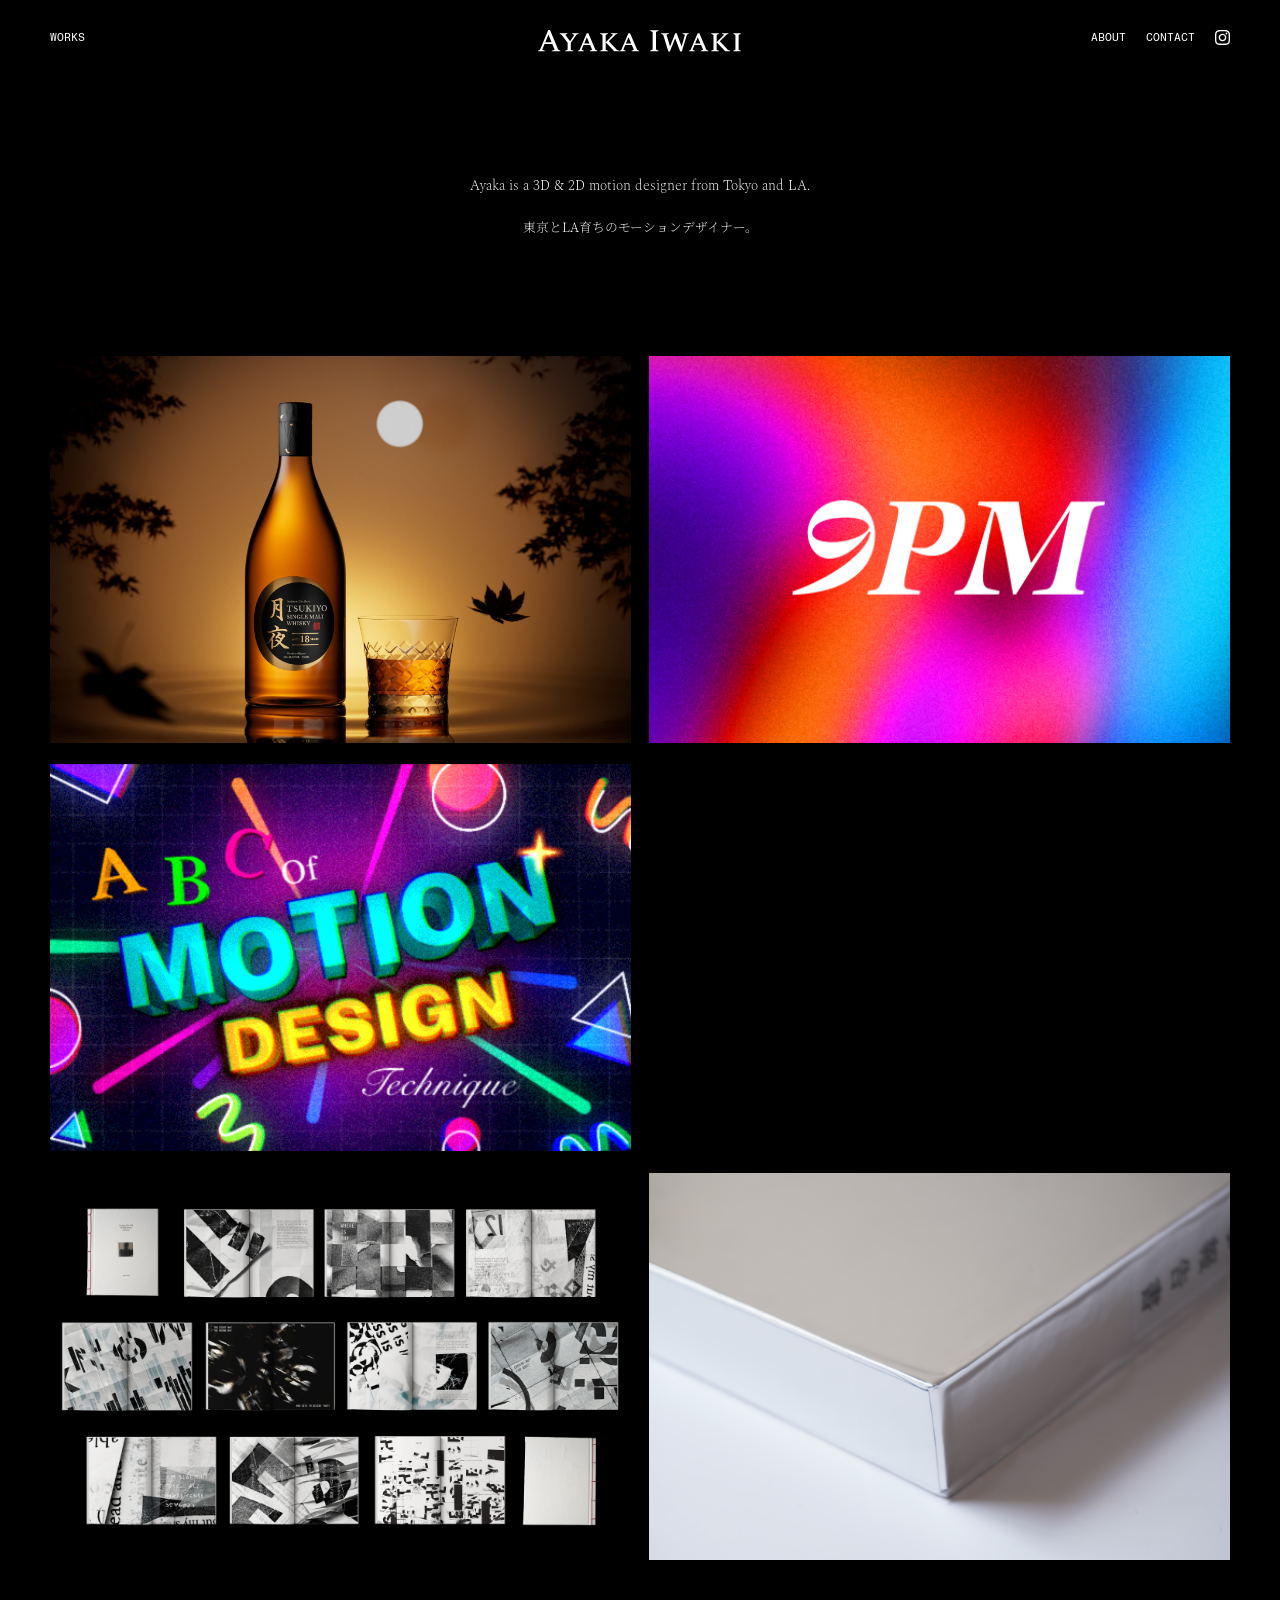
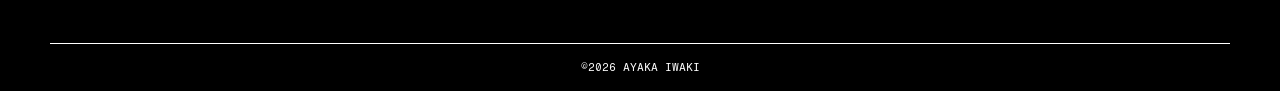
==== index.html @ e0cae829 "new" ====
<!DOCTYPE html>
<html lang="en">
<head>
    <meta charset="UTF-8">
    <meta name="viewport" content="width=device-width>, initial-scale=1.0">
    <title>Homepage</title>
    <link rel="stylesheet" href="myCSS/styles.css">
    <link rel="icon" type="image/x-icon" href="images/icons/Favicon1.svg">
    <script src="script.js" defer></script>

    <!-- ☀️ GOOGLE FONTS ☀️ -->
     <link rel="preconnect" href="https://fonts.googleapis.com">
    <link rel="preconnect" href="https://fonts.gstatic.com" crossorigin>
    <link href="https://fonts.googleapis.com/css2?family=Fragment+Mono:ital@0;1&family
    =Geist+Mono:wght@100..900&family=Inter:ital,opsz,wght@0,14..32,100..900;1,14..32,100..900&display=swap" rel="stylesheet">
    <link rel="preconnect" href="https://fonts.googleapis.com">
    <link rel="preconnect" href="https://fonts.gstatic.com" crossorigin>
    <link href="https://fonts.googleapis.com/css2?family=Noto+Serif+JP:wght@200..900&display=swap" rel="stylesheet">
    <link rel="preconnect" href="https://fonts.googleapis.com">
    <link rel="preconnect" href="https://fonts.gstatic.com" crossorigin>
    <link href="https://fonts.googleapis.com/css2?family=Noto+Serif+JP:wght@200..900&family=Spectral:ital,wght@0,200;0,300;0,400;0,500;0,600;0,700;0,800;1,200;1,300;1,400;1,500;1,600;1,700;1,800&display=swap" rel="stylesheet">

</head>


<body>

    <!--Desktop Nav-->
    <nav class="nav">
    <div class="navcontainer">
        <a href="index.html" class="works">WORKS</a>
    <a class="icon" href="index.html">
        <img src="images/Ayaka Iwaki.svg" alt="Portfolio Icon">
        
    </a>
    <div class="navright">
        <a href="html/about.html">ABOUT</a>
        <a href="mailto:aiwaki@ocadu.ca">CONTACT</a>
        <a href="https://www.instagram.com/ayakaiwaki5/?hl=en" target="_blank">
            <img class="instadesktop" src="images/icons/Instagram.svg" >
        </a>
    </div>

    <!--burger button-->
    <button class="diamond" id="open-sidebar-button" onclick="openSidebar()">
        <img class="spinn" src="images/diamond.svg">
    </button>

    </div>
  </nav>


  <div class="space">
  </div>



  <!--Mobile Navigation-->
  <div id="navbar" class="navi">

    <button id="close-sidebar-button" onclick="closeSidebar()">
                <img class="close" src="images/icons/Close.svg">
    </button>
    
    <ul class="burgercontainer">
        <li class="burgertext">
            <a href="index.html">
                WORK
            </a>
        </li>
        <li class="burgertext">
            <a href="html/about.html">
                ABOUT
            </a>
        </li>

        <li class="burgertext">
            <a href="mailto:aiwaki@ocadu.ca">
                CONTACT
            </a>
        </li>

        <div class="socialcontainer">
                <a href="https://www.instagram.com/ayakaiwaki5/?hl=en" target="_blank">
                <img class="iconsvg" src="/images/icons/Instagram.svg">
                </a>
                <a href="https://www.linkedin.com/in/ayaka-iwaki-6b40132b3/" target="_blank">
                <img class="iconsvg" src="/images/icons/Linkeden.svg">
                </a>
        </div>
    </ul>
  </div>




<!--Intro Text-->
<div class="introtext fadein">
<p class="eng">Ayaka is a 3D & 2D motion designer from Tokyo and LA.</p>
<p class="jp">東京とLA育ちのモーションデザイナー。</p>
</div>




  <!--Grid-->
    <div class="grid">

        <div class="gridcontent fadein">
            <a class="gridlink" href="html/Tsukiyo.html">
            <div class="imgcontainer">
                <img src="images/Tsukiyo/Tsukiyo_Thumbnail.jpg">
                <p class="hovertitle">Tsukiyo Whisky</p>
            </div>
            <p class="projectname">Tsukiyo Whisky</p>
            </a>
        </div>




        <div class="gridcontent fadein">
            <a class="gridlink" href="html/9PM.html">
            <div class="imgcontainer">
                <img src="images/9PM/Test_thumbnail.png">
                <p class="hovertitle">9PM Identity Project</p>
            </div>
            <p class="projectname">9PM Identity Project</p>

            </a>
        </div>



        
        <div class="gridcontent fadein">
            <a class="gridlink" href="html/ABC_of_motiondesign.html">
            <div class="imgcontainer">
                <video autoplay muted loop playsinline poster="images/ABC/ABC_poster.png">
                    <source src="images/ABC/ABC_Thumbnail.mp4">
                </video>
                <p class="hovertitle">ABC of Motion Design</p>
            </div>
            <p class="projectname">ABC of Motion Design</p>
            </a>
        </div>


        <div class="gridcontent fadein">
            <a class="gridlink"  href="html/TitleSequence.html">
            <div class="imgcontainer">
                <video autoplay muted loop playsinline>
                    <source src="images/Title Sequence/Title_Thumbnail.mp4">
                </video>
                <p class="hovertitle">Nexus Title Sequence</p>
            </div>

            <p class="projectname">Title Sequence</p>
            </a>
        </div>
        
        <!--

        <div class="gridcontent fadein">
            <a class="gridlink" href="html/198.html">
            <div class="imgcontainer">
                <video autoplay muted loop playsinline>
                    <source src="images/198/logo white.mp4">
                </video>
                <p class="hovertitle">198 Logo Animation</p>
            </div>
            <p class="projectname">198 Logo Animation</p>
            </a>
        </div>
        -->
        <div class="gridcontent fadein">
            <a class="gridlink"  href="html/Designprocess.html">
            <div class="imgcontainer">
                <img src="images/Design Process/DP_Thumbnail.jpg">
                <p class="hovertitle">Design Process Book</p>
            </div>

            <p class="projectname">Design Process Book</p>
            </a>
        </div>


        <div class="gridcontent fadein">
            <a class="gridlink"  href="html/Type2book.html">
            <div class="imgcontainer">
                <img src="images/Type2book/T7.jpg">
                <p class="hovertitle">Type2 Book</p>
            </div>

            <p class="projectname">Type2 Book</p>
            </a>
        </div>


    </div>

    <div class="footer">
    <div class="footerline"></div>
    ©2026 AYAKA IWAKI
</div>


    
    
</body>
</html>
---- myCSS/styles.css ----
/*  "Fragment Mono", monospace "Roboto Flex", sans-serif; "Noto Serif JP", serif; */

* {
    scroll-behavior: smooth;
    box-sizing: border-box;
    margin: 0;
    padding: 0;
}

body {
    background-color: black;
    margin: 0%;
    color: white;
    min-height: 100vh;
}

/* ⭐️⭐️⭐️⭐️⭐️⭐️⭐️ HOME PAGE ⭐️⭐️⭐️⭐️⭐️⭐️⭐️ */
/*  Navigation */

.nav {
    /* 
    background-color: rgba(0, 0, 0, 0.2);
    backdrop-filter: blur(20px);
    */
    position: fixed;
    width: 100%;
    z-index: 2;
}

.navcontainer {
    display: grid;
    grid-template-columns: 1fr 1fr 1fr;
    justify-content: space-between;
    font-family: "Fragment Mono", monospace;
    font-size: 0.7rem;
    padding-top: 30px;
    padding-bottom: 25px;
    padding-left: 50px;
    padding-right: 50px;
}

.iconnav {
    width: 15px;
}

.instadesktop {
    width: 15px;
}

@media (max-width: 700px){
    .navcontainer {
    display: grid;
    grid-template-columns: 1fr 1fr;
    justify-content: space-between;
    font-family: "Fragment Mono", monospace;
    font-size: 0.7rem;
    padding-top: 22px;
    padding-bottom: 22px;
    padding-left: 20px;
    padding-right: 20px;
    justify-content: center;

}
}

.nav a {
    padding: 0;
    margin: 0;
    text-decoration: none;
    color: white;
}

@media (max-width: 700px) {
    .works {
        display: none;
    }
}

.icon {
    text-align: center;
}

@media (max-width: 700px){
    .icon {
        text-align: left;
    }
}

@media (max-width: 700px){
    .icon img {
        width: 9rem;
        height: auto;
    }
}

.navright {
    display: flex;
    justify-content: right;
    column-gap: 20px;
}

@media (max-width: 700px) {
    .navright {
        display: none;
    }
}

/**/

.diamond {
    text-align: right;
}

.spinn {
    animation: spin 3s linear infinite;
    height: 20px;
    rotate: 90deg;
}

@keyframes spin {
    from {
        transform: rotate(0deg);
    }
    to{
        transform: rotate(360deg);

    }
}

@media (min-width: 700px) {
    .diamond {
        display: none;
    }
    .spinn {
    animation: spin 3s linear infinite;
}
}


/* Space between navigation and content */
.space {
    height: 95px;
}

@media (max-width: 700px){
    .space {
        height: 70px;
    }
}


/*  Pop up navigation */

button {
    all:unset
}



@media (min-width:700px){
    .navi{
        display: none;
    }
}


@media (max-width: 700px){
    .navi {
        position: fixed;
        background-color: rgba(0, 0, 0, 0.507);
        backdrop-filter: blur(9px);
        top: 0;
        right: -100%;
        height: 100vh;
        width: 100%;
        transition: right 0.6s cubic-bezier(0.33, 1, 0.68, 1);
        z-index: 99;
        padding-left: 20px;
        padding-right: 20px;
        padding-top: 22px;
    }
    
    .navi.show {
        right: 0;
    }

    .burgertext {
        font-family: "Fragment Mono", monospace;
        font-size: 1.5rem;
        color: white;

    }

    .burgertext a {
        text-decoration: none;
        color: white;
    }

    .navi ul {
        height: 100%;
        list-style: none;
        display: flex;
        flex-direction: column;
        align-items: center;
        padding: 40%;
        gap: 40px;
    }

}

.socialcontainer {
    display: grid;
    grid-template-columns: 1fr 1fr;
    gap: 30px;
    margin-top: 50px;
}

.iconsvg {
    width: 30px;
}

.close {
    width: 20px;
}





/* Intro text on home page */
.introtext {
    text-align: center;
    margin-top: 80px;
    margin-bottom: 120px;
    padding-left: 20px;
    padding-right: 20px;

}

.eng {
    font-family: "Spectral", serif;
    font-weight: 200;
    font-size: 0.9rem;
    margin-bottom: 20px;
}

.jp {
    font-family: "Noto Serif JP", serif;
    font-weight: 200;
    font-size: 0.8rem;
}

@media (max-width: 700px){
    .introtext {
        margin-top: 50px;
        margin-bottom: 80px;
    }

    .eng {
        margin-bottom: 10px;
        font-size: 0.8rem;
        font-weight: 300;
    }

    .jp {
        font-family: "Noto Serif JP", serif;
        font-weight: 200;
        font-size: 0.8rem;
    }

}



/* Grid Below */

.grid {
    display: grid;
    grid-template-columns: 1fr 1fr;
    gap: 18px;
    padding-left: 50px;
    padding-right: 50px;
    margin-bottom: 3rem;
}

.gridlink {
    text-decoration: none;
    color: white;
    
}


@media (max-width: 700px){
    .grid {
        padding-left: 20px;
        padding-right: 20px;
        grid-template-columns: 1fr;
    }
}


.gridcontent {
    font-family: "Roboto Flex", sans-serif;
    font-weight: lighter;
    font-size: 0.9rem;
}

.gridcontent:hover {
    background-color: black;
}

.projectname {
    margin-top: 10px;
}

@media (min-width: 700px) {
    .projectname {
        display: none;
    }
}




@media (max-width: 700px){
    .grid {
        font-size: 0.8rem;
    }
}

.imgcontainer {
    width: 100%;
    aspect-ratio: 3/2;
    position: relative;
}

/* Removed this because aspect ratio handles sizing automatically 

@media (max-width: 700px){
    .imgcontainer {
        height: 210px;
    }
}
    */

/* The title that appears when hovered */
.hovertitle {
    position: absolute;
    bottom: 15px;
    left: 16px;
    opacity: 0;
    font-size: 1.3rem;
    z-index: 20;
}

@media (max-width: 700px){
    .hovertitle {
        display: none;
        pointer-events: none;
    }
}

.imgcontainer:hover .hovertitle {
    opacity: 1;
}


.imgcontainer img{
    width: 100%;
    height: 100%;
    object-fit: cover;
}



.imgcontainer:hover img {
    opacity: 20%;
    transition: 0.2s ease;
}

@media (max-width: 700px){
    .imgcontainer:hover img {
    opacity: 100%;
}
}


.imgcontainer video {
    width: 100%;
    height: 100%;
    object-fit: cover;
}

.imgcontainer video:hover {
    opacity: 20%;
    transition: 0.2s ease;
}

@media (max-width: 700px){
    .imgcontainer video:hover {
    opacity: 100%;
}
}





.hide {
    display: none;
    z-index: 2;
}

.gridcontent + .hide {
    display: block;
    color: red;
}















/* ⭐️⭐️⭐️⭐️⭐️⭐️⭐️ Project PAGE ⭐️⭐️⭐️⭐️⭐️⭐️⭐️ */

/*Project Section*/
.project1grid {
    display: grid;
    grid-template-columns: 1fr;
    padding-left: 50px;
    padding-right: 50px;
    gap: 1.5rem;
    margin-bottom: 5rem;
}

@media (max-width: 700px){
    .project1grid {
        padding-left: 20px;
        padding-right: 20px;
    }
}

.norestriction {
    width: 100%;
    height: auto;
}

.norestriction img {
    width: 100%;
    min-width: 0;
}


.twoimages {
    display: grid;
    grid-template-columns: 1fr 1fr;
    gap: 12px;
}

.twoimages video {
   max-width: 100%;
   min-width: 0;
}

.twoimages img {
width: 100%;
   min-width: 0;
}

@media (max-width: 700px){
    .twoimages {
        grid-template-columns: 1fr;
    }
}

.singlevid {
    display: grid;
    grid-template-columns: 1fr;
    
}

.singlevid video {
    width: 100%;
    min-width: 0;
}

.projectimgcontainer {
    width: 100%;
    aspect-ratio: 16/9;
    height: auto;
}

@media (max-width: 700px){
    .projectimgcontainer {
        width: 100%;
        aspect-ratio: 16/9;
    }
}

.projectimgcontainer img {
    width: 100%;
    height: 100%;
    object-fit: cover;
}

.projectimgcontainer video {
    width: 100%;
    height: 100%;
    object-fit: cover;
}

.vimeo {
    width: 100%;
    height: auto;
}



.descriptiongrid {
    display: grid;
    grid-template-columns: 1.5fr 1fr;
    margin-bottom: 6rem;
    gap: 0;
}

@media (max-width: 700px){
    .descriptiongrid {
        grid-template-columns: 1fr;
        margin-bottom: 1rem;

    }
}

.category {
    font-family: "Roboto Flex", sans-serif;
    font-weight: 200;
    color: rgba(255, 255, 255, 0.363);
    margin-top: 0.5rem;
    font-size: 1rem;
}

@media (max-width: 700px){
    .category{
        font-size: 1rem;

    }
}

.paragraph {
    font-family: "Roboto Flex", sans-serif;
    font-weight: 300;
    line-height: 1.8;
    font-size: 0.9rem;
    margin: 0%;
    padding: 0%;
    
}

@media (max-width: 700px){
    .paragraph {
        margin-top: 1rem;
        line-height: 1.6;
    }
}



.descriptiongrid h2 {
    font-family: "Roboto Flex", sans-serif;
    font-weight: 500;
    padding: 0%;
    margin: 0;
    font-size: 1.4rem;
}

@media (max-width: 700px){
    .descriptiongrid h2 {
        font-size: 1.2rem;
    }
}
/*
@media (max-width: 700px){
    .aboutgrid h2 {
        font-size: 1rem;
    }
}
    */

.line {
    height: 0.8px;
    width: auto;
    background-color: white;
    margin-top: 2rem;
    margin-bottom: 2.5rem;
}

@media (max-width: 700px){
    .line {
        margin-bottom: 1rem;
        margin-top: 1rem;
    }
}




/*Process Section*/

.process {
    padding-left: 50px;
    padding-right: 50px;
}

@media (max-width: 700px){
    .process {
        padding-left: 20px;
        padding-right: 20px;
    }
}

.processhead {
    font-family: "Roboto Flex", sans-serif;
    font-size: 1.5rem;
    font-weight: 500;
    padding-top: 1rem;
    padding-bottom: 1rem;
}

@media (max-width: 700px){
    .processhead {
        font-size: 1.2rem;

    }
}


.processline {
    height: 1px;
    width: auto;
    background-color: white;
    margin-top: 2rem;
    
}

.processgrid {
    display: grid;
    grid-template-columns: 1fr 1fr;
    margin-bottom: 3rem;
    gap: 1rem;
}

@media (max-width: 700px){
    .processgrid {
        grid-template-columns: 1fr;
    }
}


.processimgcontainer {
    width: 100%;
    height: 400px;
}

@media (max-width: 700px){
    .processimgcontainer{
    width: 100%;
    aspect-ratio: 16/9;
    height: auto;
    }
}

.processimgcontainer img {
    height: 100%;
    width: 100%;
    object-fit: cover;
}

.processimgcontainer video {
    height: 100%;
    width: 100%;
    object-fit: cover;
}











/* ⭐️⭐️⭐️⭐️⭐️⭐️⭐️ ABOUT PAGE ⭐️⭐️⭐️⭐️⭐️⭐️⭐️ */
.aboutgrid {
    display: grid;
    grid-template-columns: 1fr 1fr;
    padding-left: 14rem;
    padding-right: 14rem;
    margin-top: 50px;
    margin-bottom: 5rem;
    gap: 2rem;
    justify-items: center;
}

@media (max-width: 1200px){
    .aboutgrid {
        padding-left: 7rem;
        padding-right: 7rem;
    }
    

}

@media (max-width: 700px){
    .aboutgrid {
        grid-template-columns: 1fr;
        padding-left: 20px;
        padding-right: 20px;
        margin-top: 0;
        gap: 0;
    }

    .abouttextcontainer {
        padding-top: 1.2rem;
    }
}

.aboutimg {
    width: 70%;
}

@media (max-width: 700px){
    .aboutimg {
        width: 100%;
        padding: 2rem;
    }
}

.aboutimg img {
    width: 100%;
    height: 100%;
    object-fit: cover;
}

.aboutline {
    background-color: white;
    height: 1px;
    margin-bottom: 20px;
}

.abouttext {
    padding-bottom: 2rem;
}

.abouttext a {
    color: white;
}


.abouttext ul {
    list-style-type: none;
    padding-left: 0;
}

.abouttext li {
    padding-bottom: 0.8rem;
    font-family: "Roboto Flex", sans-serif;
    font-size: 0.9rem;
    font-weight: 100;
}

.abouttext h3 {
    font-family: "Roboto Flex", sans-serif;
    font-weight: 200;
    font-size: 1rem;
    padding-bottom: 10px;
    margin: 0;
}

.abouteng {
    font-family: "Roboto Flex", sans-serif;
    font-weight: 100;
    font-size: 0.9rem;
    line-height: 1.5rem;
}

.aboutjp {
    font-family: "Noto Serif JP", serif;;
    font-weight: 200;
    font-size: 0.9rem;
    line-height: 1.7rem;
    margin-top: 5px;
}


.subcategory {
    margin-top: 8px;
    color: rgb(130, 130, 130);
}


.footer {
    height: 3rem;
    text-align: center;
    padding-left: 50px;
    padding-right: 50px;
    padding-bottom: 1rem;
    font-family: "Fragment Mono", monospace;
    font-size: 0.7rem;
}


@media (max-width: 700px){
    .footer {
        padding-left: 20px;
        padding-right: 20px;
    }
}


.footerline {
    height: 1px;
    background-color: white;
    margin-bottom: 1rem;
    margin-top: 5rem;
}







/* ⭐️⭐️⭐️⭐️⭐️⭐️⭐️ FADE IN ANIMATION ⭐️⭐️⭐️⭐️⭐️⭐️⭐️ */
.fadein {
    opacity: 0;
    transform: translateY(40px);
    transition:
        opacity 1.2s cubic-bezier(0.25, 0.1, 0.25, 1),
        transform 1.2s cubic-bezier(0.25, 0.1, 0.25, 1);
    filter: blur(1px);
}

.fadein.show{
    opacity: 1;
    transform: translateY(0);
    filter: blur(0);
}
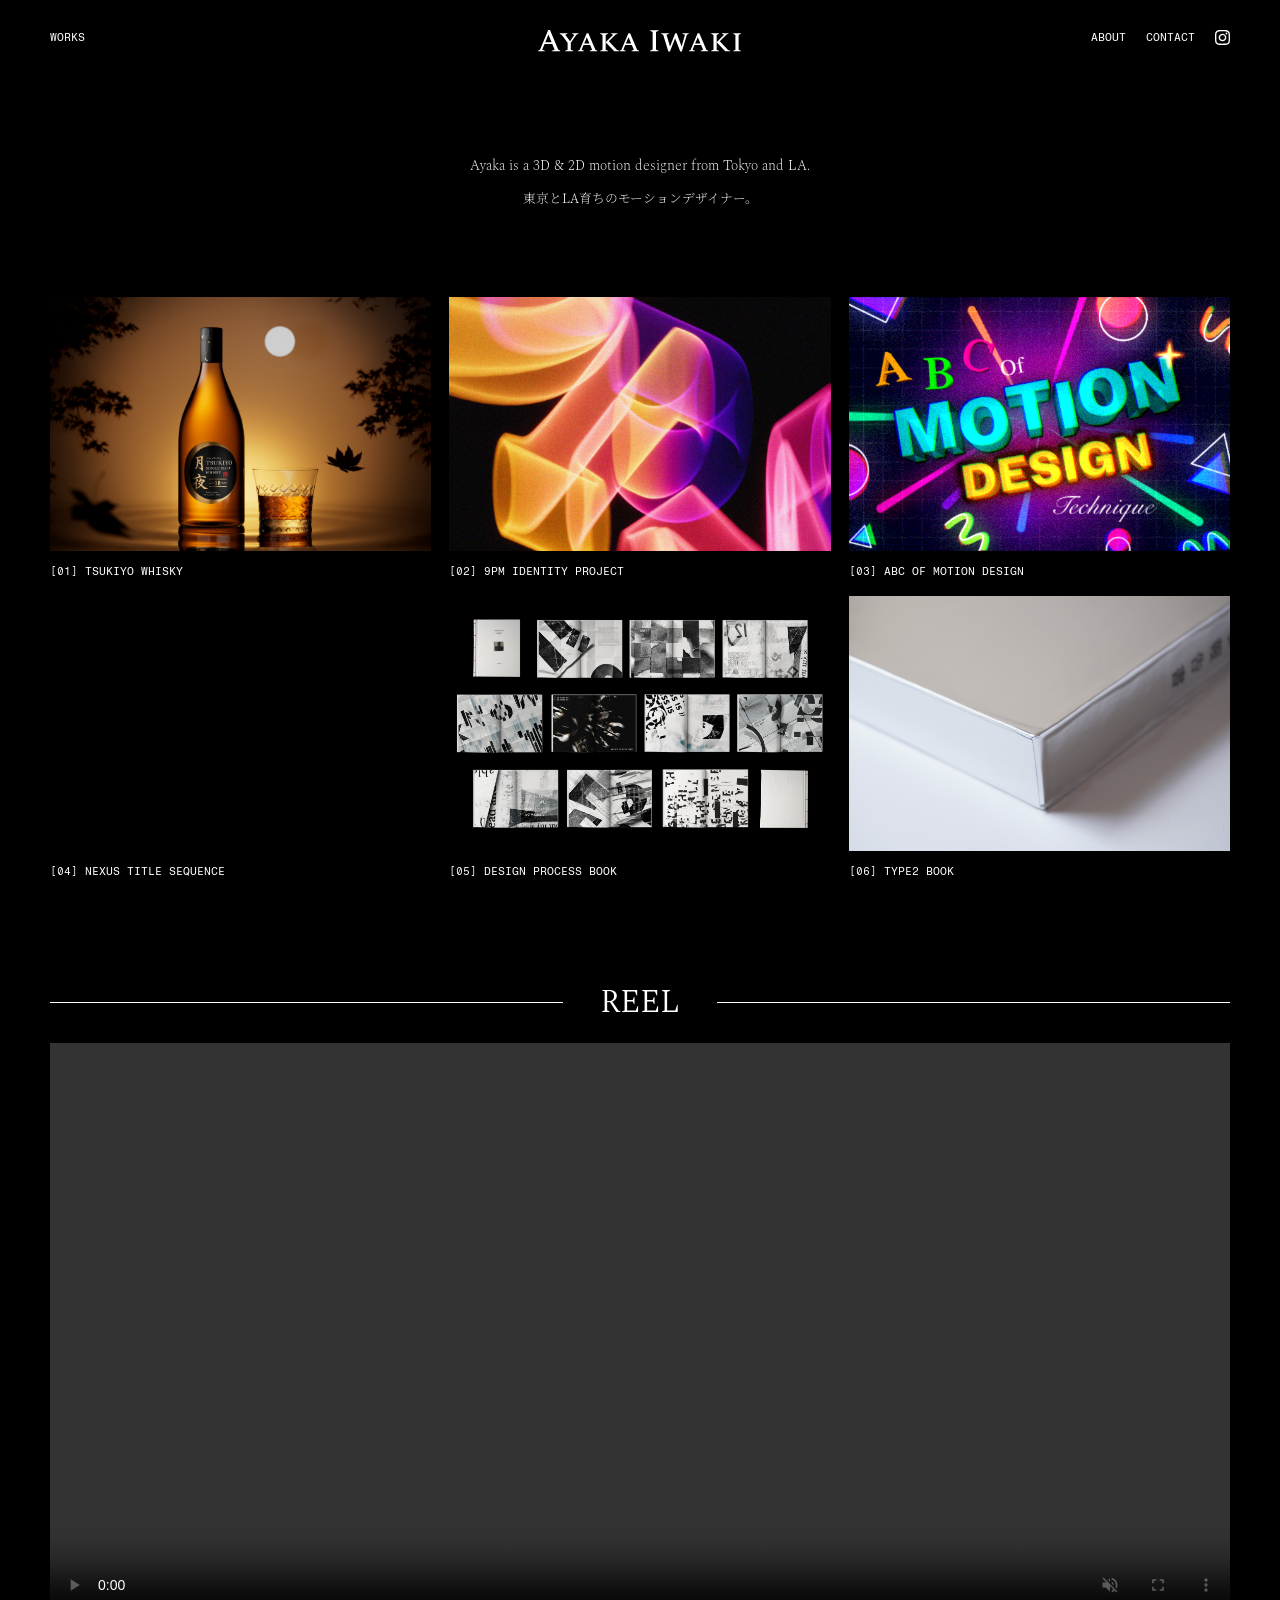
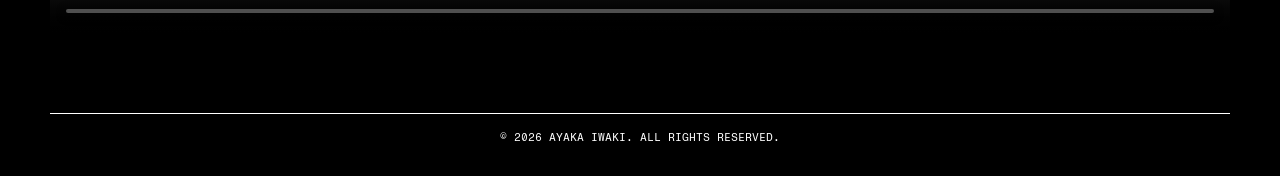
==== commit ea9c66d6: "new" ====
--- a/index.html
+++ b/index.html
@@ -1,12 +1,22 @@
 <!DOCTYPE html>
 <html lang="en">
 <head>
+    <!-- Google tag (gtag.js) -->
+<script async src="https://www.googletagmanager.com/gtag/js?id=G-29C4RE03K7"></script>
+<script>
+  window.dataLayer = window.dataLayer || [];
+  function gtag(){dataLayer.push(arguments);}
+  gtag('js', new Date());
+
+  gtag('config', 'G-29C4RE03K7');
+</script>
     <meta charset="UTF-8">
     <meta name="viewport" content="width=device-width>, initial-scale=1.0">
     <title>Homepage</title>
     <link rel="stylesheet" href="myCSS/styles.css">
     <link rel="icon" type="image/x-icon" href="images/icons/Favicon1.svg">
     <script src="script.js" defer></script>
+
 
     <!-- ☀️ GOOGLE FONTS ☀️ -->
      <link rel="preconnect" href="https://fonts.googleapis.com">
@@ -31,6 +41,12 @@
         <a href="index.html" class="works">WORKS</a>
     <a class="icon" href="index.html">
         <img src="images/Ayaka Iwaki.svg" alt="Portfolio Icon">
+        <!---
+        <video autoplay muted loop playsinline poster="images/Ayaka Iwaki.svg">
+                    <source src="images/icons/Animated logo.mp4">
+                </video>
+        -->
+
         
     </a>
     <div class="navright">
@@ -112,7 +128,7 @@
                 <img src="images/Tsukiyo/Tsukiyo_Thumbnail.jpg">
                 <p class="hovertitle">Tsukiyo Whisky</p>
             </div>
-            <p class="projectname">Tsukiyo Whisky</p>
+            <p class="projectname">[01] TSUKIYO WHISKY</p>
             </a>
         </div>
 
@@ -122,10 +138,10 @@
         <div class="gridcontent fadein">
             <a class="gridlink" href="html/9PM.html">
             <div class="imgcontainer">
-                <img src="images/9PM/Test_thumbnail.png">
+                <img src="images/9PM/9pm_thumbnail.jpg">
                 <p class="hovertitle">9PM Identity Project</p>
             </div>
-            <p class="projectname">9PM Identity Project</p>
+            <p class="projectname">[02] 9PM IDENTITY PROJECT</p>
 
             </a>
         </div>
@@ -141,7 +157,7 @@
                 </video>
                 <p class="hovertitle">ABC of Motion Design</p>
             </div>
-            <p class="projectname">ABC of Motion Design</p>
+            <p class="projectname">[03] ABC OF MOTION DESIGN</p>
             </a>
         </div>
 
@@ -155,7 +171,7 @@
                 <p class="hovertitle">Nexus Title Sequence</p>
             </div>
 
-            <p class="projectname">Title Sequence</p>
+            <p class="projectname">[04] NEXUS TITLE SEQUENCE</p>
             </a>
         </div>
         
@@ -180,7 +196,7 @@
                 <p class="hovertitle">Design Process Book</p>
             </div>
 
-            <p class="projectname">Design Process Book</p>
+            <p class="projectname">[05] DESIGN PROCESS BOOK</p>
             </a>
         </div>
 
@@ -192,16 +208,32 @@
                 <p class="hovertitle">Type2 Book</p>
             </div>
 
-            <p class="projectname">Type2 Book</p>
-            </a>
-        </div>
-
-
+            <p class="projectname">[06] TYPE2 BOOK</p>
+            </a>
+        </div>
+
+
+    </div>
+
+    <!--Reel-->
+
+    <div class="reel">
+        <div class="reelhead">
+            <div class="reelline"></div>
+            <h2 class="reeltitle">REEL</h2>
+            <div class="reelline"></div>
+        </div>
+
+        <div class="singlevid fadein">
+            <video controls autoplay muted loop playsinline>
+            <source src="images/Reel_Final.mp4">
+            </video>
+        </div>
     </div>
 
     <div class="footer">
     <div class="footerline"></div>
-    ©2026 AYAKA IWAKI
+    © 2026 AYAKA IWAKI. ALL RIGHTS RESERVED.
 </div>
 
 
--- a/myCSS/styles.css
+++ b/myCSS/styles.css
@@ -230,8 +230,8 @@
 /* Intro text on home page */
 .introtext {
     text-align: center;
-    margin-top: 80px;
-    margin-bottom: 120px;
+    margin-top: 60px;
+    margin-bottom: 90px;
     padding-left: 20px;
     padding-right: 20px;
 
@@ -241,7 +241,7 @@
     font-family: "Spectral", serif;
     font-weight: 200;
     font-size: 0.9rem;
-    margin-bottom: 20px;
+    margin-bottom: 0.7rem;
 }
 
 .jp {
@@ -276,7 +276,7 @@
 
 .grid {
     display: grid;
-    grid-template-columns: 1fr 1fr;
+    grid-template-columns: 1fr 1fr 1fr;
     gap: 18px;
     padding-left: 50px;
     padding-right: 50px;
@@ -300,9 +300,8 @@
 
 
 .gridcontent {
-    font-family: "Roboto Flex", sans-serif;
-    font-weight: lighter;
-    font-size: 0.9rem;
+    font-family: "Fragment Mono", monospace;
+    font-size: 0.7rem;
 }
 
 .gridcontent:hover {
@@ -313,11 +312,13 @@
     margin-top: 10px;
 }
 
+/* hide project tiele in desktop
 @media (min-width: 700px) {
     .projectname {
         display: none;
     }
 }
+*/
 
 
 
@@ -351,6 +352,7 @@
     opacity: 0;
     font-size: 1.3rem;
     z-index: 20;
+    display: none;
 }
 
 @media (max-width: 700px){
@@ -415,6 +417,59 @@
     display: block;
     color: red;
 }
+
+
+/*Reel Section*/
+.reel {
+    padding-left: 50px;
+    padding-right: 50px;
+}
+
+@media (max-width: 700px){
+    .reel {
+        padding-left: 20px;
+        padding-right: 20px;
+    }
+}
+
+
+.reelhead {
+    display: grid;
+    grid-template-columns: 1fr 0.3fr 1fr;
+    text-align: center;
+    margin-top: 100px;
+    align-items: center;
+    margin-bottom: 1rem;
+}
+
+@media (max-width: 700px){
+    .reelhead {
+        margin-top: 2rem;
+        grid-template-columns: 1fr 0.1fr 1fr;
+    }
+}
+
+
+.reelline {
+    height: 1px;
+    background-color: white;
+}
+
+.reeltitle {
+    font-family: "Spectral", serif;
+    font-size: 2rem;
+    font-weight: 300;
+}
+
+@media (max-width: 700px){
+    .reeltitle {
+        font-size: 1.2rem;
+        padding-left: 10px;
+        padding-right: 10px;
+    }
+}
+
+
 
 
 
@@ -667,13 +722,13 @@
 
 .processimgcontainer {
     width: 100%;
-    height: 400px;
+    aspect-ratio: 3/2;
 }
 
 @media (max-width: 700px){
     .processimgcontainer{
     width: 100%;
-    aspect-ratio: 16/9;
+    aspect-ratio: 3/2;
     height: auto;
     }
 }
@@ -810,11 +865,10 @@
 
 
 .footer {
-    height: 3rem;
     text-align: center;
     padding-left: 50px;
     padding-right: 50px;
-    padding-bottom: 1rem;
+    padding-bottom: 2rem;
     font-family: "Fragment Mono", monospace;
     font-size: 0.7rem;
 }
@@ -833,6 +887,10 @@
     background-color: white;
     margin-bottom: 1rem;
     margin-top: 5rem;
+}
+
+.footerline2 {
+    width: 100%
 }
 
 
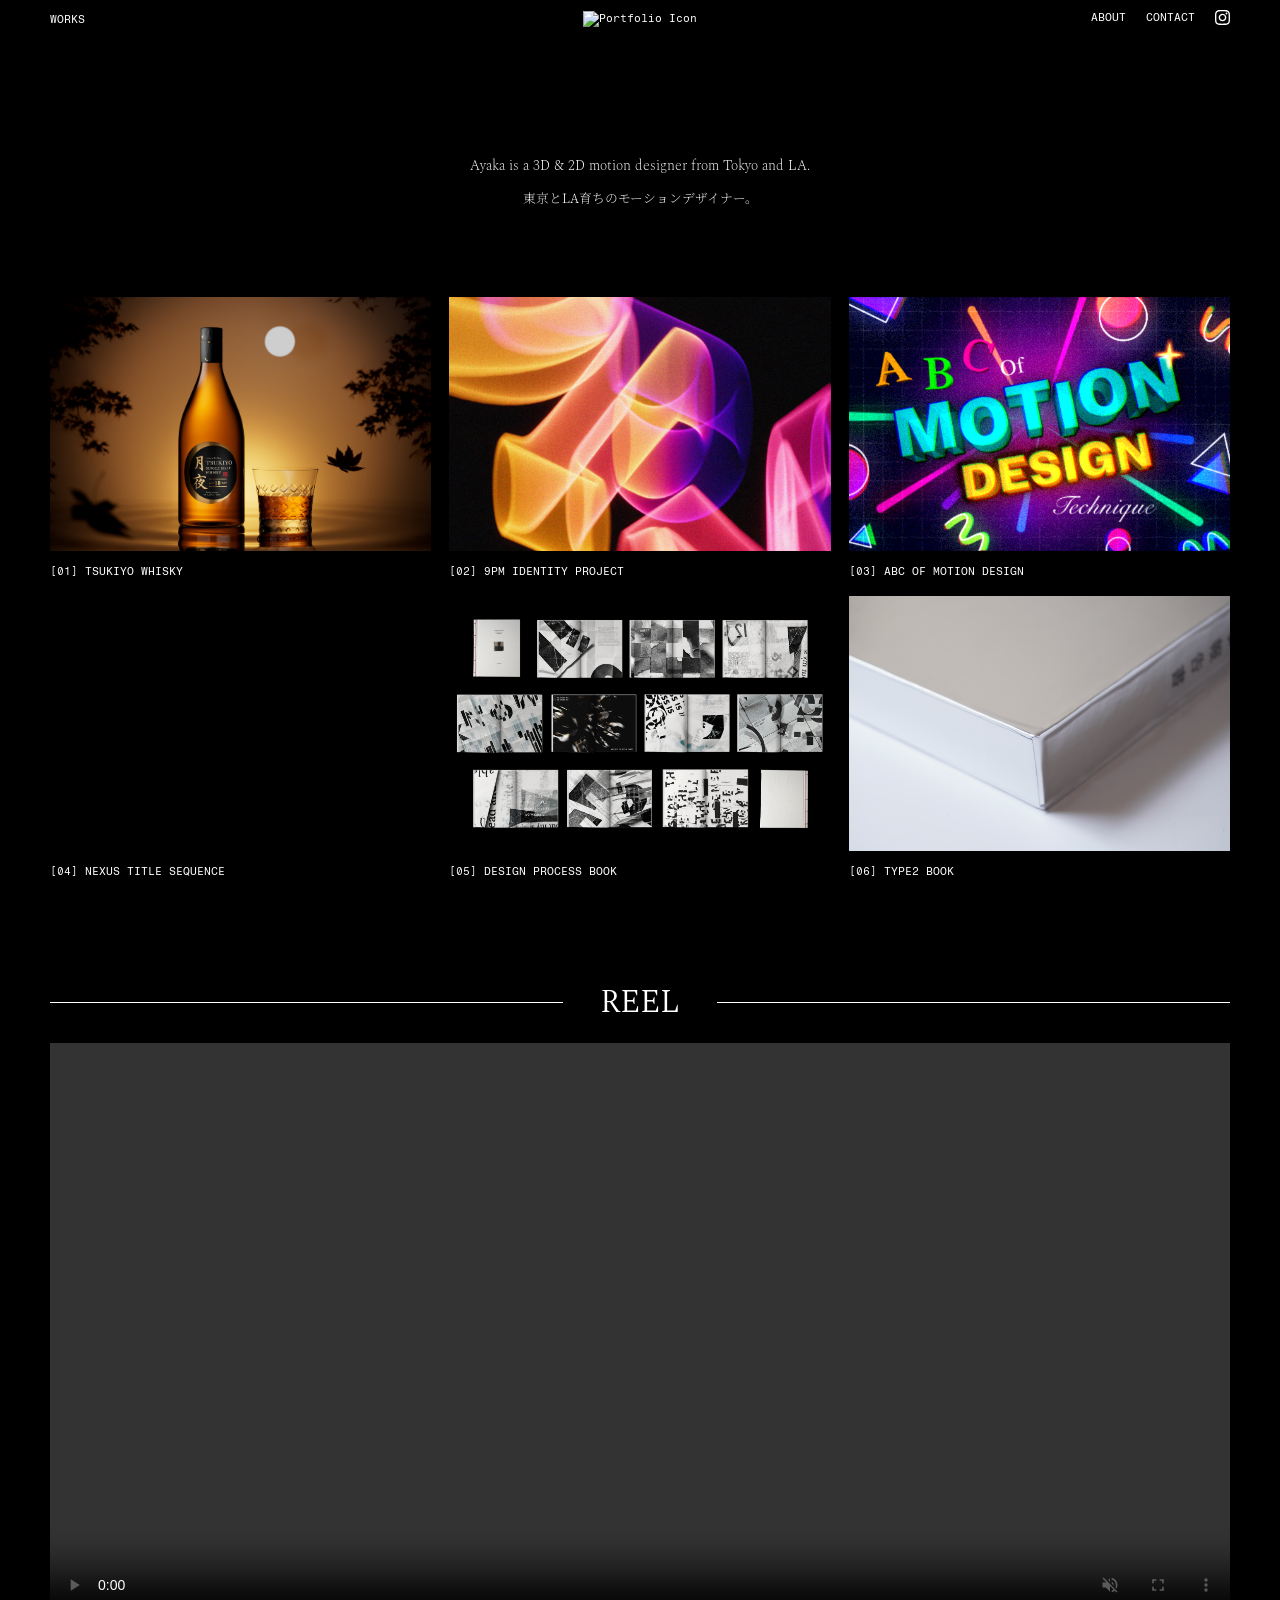
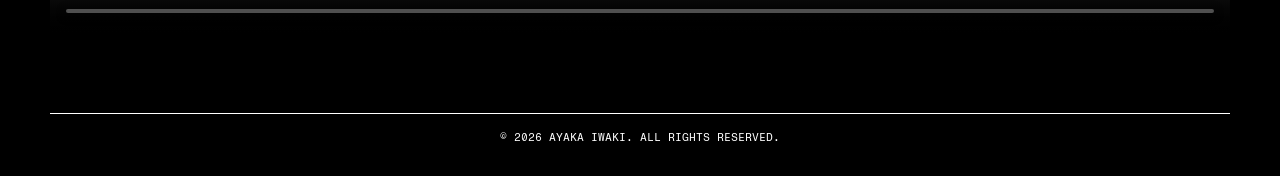
==== commit fe73e5c6: "send" ====
--- a/index.html
+++ b/index.html
@@ -39,16 +39,17 @@
     <nav class="nav">
     <div class="navcontainer">
         <a href="index.html" class="works">WORKS</a>
+        
     <a class="icon" href="index.html">
-        <img src="images/Ayaka Iwaki.svg" alt="Portfolio Icon">
+        <img class="logogif" src="images/Animated_Gif.gif" alt="Portfolio Icon">
         <!---
         <video autoplay muted loop playsinline poster="images/Ayaka Iwaki.svg">
                     <source src="images/icons/Animated logo.mp4">
                 </video>
         -->
-
-        
     </a>
+
+
     <div class="navright">
         <a href="html/about.html">ABOUT</a>
         <a href="mailto:aiwaki@ocadu.ca">CONTACT</a>
@@ -231,7 +232,7 @@
         </div>
     </div>
 
-    <div class="footer">
+<div class="footer">
     <div class="footerline"></div>
     © 2026 AYAKA IWAKI. ALL RIGHTS RESERVED.
 </div>
--- a/myCSS/styles.css
+++ b/myCSS/styles.css
@@ -33,10 +33,12 @@
     justify-content: space-between;
     font-family: "Fragment Mono", monospace;
     font-size: 0.7rem;
-    padding-top: 30px;
+    padding-top: 10px;
     padding-bottom: 25px;
     padding-left: 50px;
     padding-right: 50px;
+    align-items: center;
+
 }
 
 .iconnav {
@@ -76,6 +78,10 @@
     }
 }
 
+.logogif {
+    width: 55%;
+}
+
 .icon {
     text-align: center;
 }
@@ -104,6 +110,9 @@
         display: none;
     }
 }
+
+
+
 
 /**/
 
@@ -683,7 +692,7 @@
 }
 
 .processhead {
-    font-family: "Roboto Flex", sans-serif;
+    font-family: "Spectral", serif;
     font-size: 1.5rem;
     font-weight: 500;
     padding-top: 1rem;
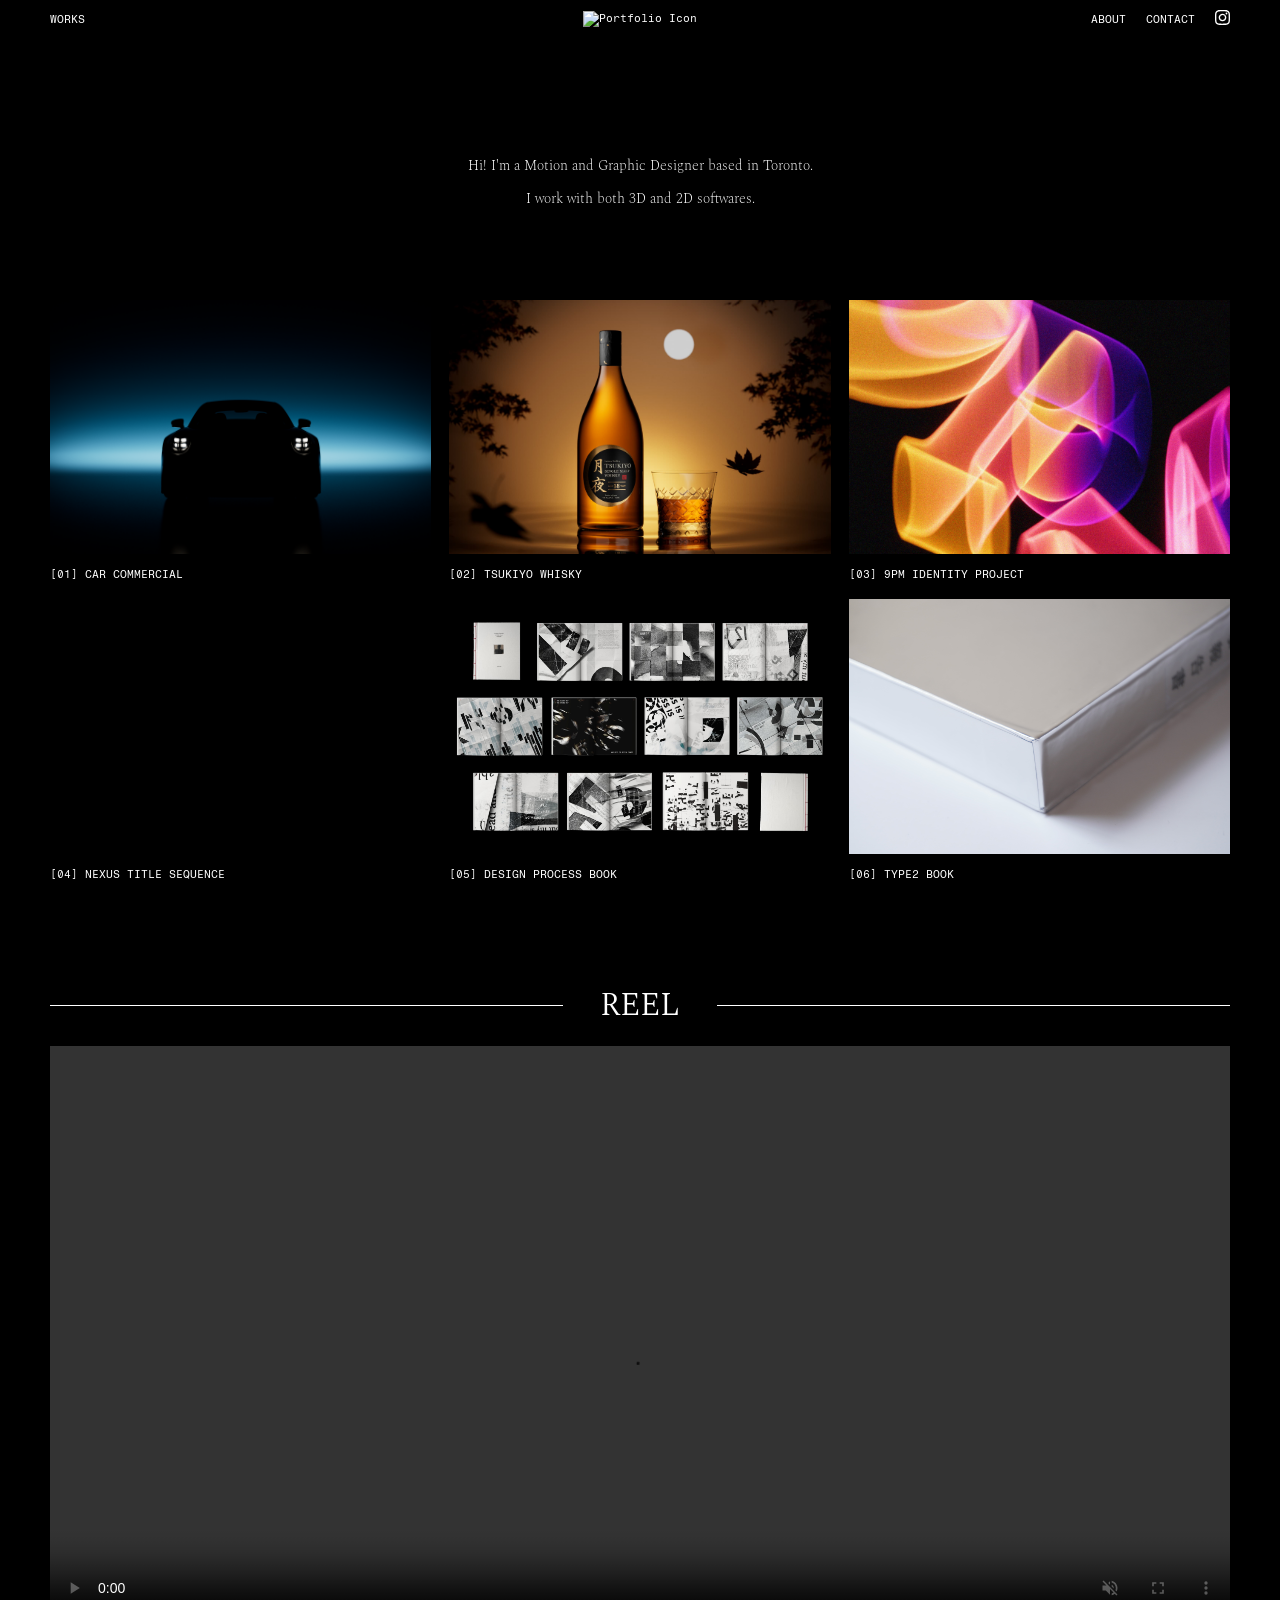
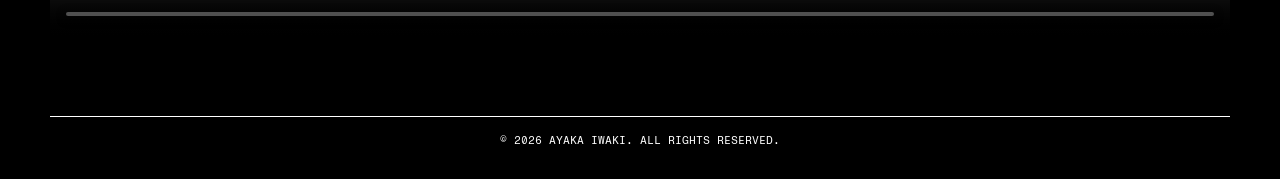
==== commit 8c500bc0: "Car Project" ====
--- a/index.html
+++ b/index.html
@@ -52,7 +52,7 @@
 
     <div class="navright">
         <a href="html/about.html">ABOUT</a>
-        <a href="mailto:aiwaki@ocadu.ca">CONTACT</a>
+        <a href="mailto:ayakaiwaki5@gmail.com">CONTACT</a>
         <a href="https://www.instagram.com/ayakaiwaki5/?hl=en" target="_blank">
             <img class="instadesktop" src="images/icons/Instagram.svg" >
         </a>
@@ -92,7 +92,7 @@
         </li>
 
         <li class="burgertext">
-            <a href="mailto:aiwaki@ocadu.ca">
+            <a href="mailto:ayakaiwaki5@gmail.com">
                 CONTACT
             </a>
         </li>
@@ -113,8 +113,12 @@
 
 <!--Intro Text-->
 <div class="introtext fadein">
-<p class="eng">Ayaka is a 3D & 2D motion designer from Tokyo and LA.</p>
+<p class="eng">Hi! I'm a Motion and Graphic Designer based in Toronto.</p>
+<p class="eng">I work with both 3D and 2D softwares.</p>
+
+<!--
 <p class="jp">東京とLA育ちのモーションデザイナー。</p>
+-->
 </div>
 
 
@@ -123,13 +127,25 @@
   <!--Grid-->
     <div class="grid">
 
+
+        <div class="gridcontent fadein">
+            <a class="gridlink" href="html/Car.html">
+            <div class="imgcontainer">
+                <img src="images/Car/1.png">
+                <p class="hovertitle">Car Commercial</p>
+            </div>
+            <p class="projectname">[01] CAR COMMERCIAL</p>
+            </a>
+        </div>
+
+
         <div class="gridcontent fadein">
             <a class="gridlink" href="html/Tsukiyo.html">
             <div class="imgcontainer">
                 <img src="images/Tsukiyo/Tsukiyo_Thumbnail.jpg">
                 <p class="hovertitle">Tsukiyo Whisky</p>
             </div>
-            <p class="projectname">[01] TSUKIYO WHISKY</p>
+            <p class="projectname">[02] TSUKIYO WHISKY</p>
             </a>
         </div>
 
@@ -142,23 +158,8 @@
                 <img src="images/9PM/9pm_thumbnail.jpg">
                 <p class="hovertitle">9PM Identity Project</p>
             </div>
-            <p class="projectname">[02] 9PM IDENTITY PROJECT</p>
-
-            </a>
-        </div>
-
-
-
-        
-        <div class="gridcontent fadein">
-            <a class="gridlink" href="html/ABC_of_motiondesign.html">
-            <div class="imgcontainer">
-                <video autoplay muted loop playsinline poster="images/ABC/ABC_poster.png">
-                    <source src="images/ABC/ABC_Thumbnail.mp4">
-                </video>
-                <p class="hovertitle">ABC of Motion Design</p>
-            </div>
-            <p class="projectname">[03] ABC OF MOTION DESIGN</p>
+            <p class="projectname">[03] 9PM IDENTITY PROJECT</p>
+
             </a>
         </div>
 
--- a/myCSS/styles.css
+++ b/myCSS/styles.css
@@ -49,6 +49,10 @@
     width: 15px;
 }
 
+.youtubedesktop {
+    width: 19px;
+}
+
 @media (max-width: 700px){
     .navcontainer {
     display: grid;
@@ -103,6 +107,7 @@
     display: flex;
     justify-content: right;
     column-gap: 20px;
+    align-items: center;
 }
 
 @media (max-width: 700px) {
@@ -194,7 +199,7 @@
     }
 
     .burgertext {
-        font-family: "Fragment Mono", monospace;
+        font-family: "Spectral", serif;
         font-size: 1.5rem;
         color: white;
 
@@ -591,7 +596,7 @@
 
 .descriptiongrid {
     display: grid;
-    grid-template-columns: 1.5fr 1fr;
+    grid-template-columns: 1.6fr 1fr;
     margin-bottom: 6rem;
     gap: 0;
 }
@@ -602,6 +607,23 @@
         margin-bottom: 1rem;
 
     }
+}
+
+.categorybold {
+    font-family: "Roboto Flex", sans-serif;
+    font-weight: 200;
+    color: white;
+    margin-top: 0.5rem;
+    font-size: 0.8rem;
+}
+
+.categorybox {
+    margin-top: 1rem;
+}
+
+.categorybelow{
+    display: grid;
+    grid-template-columns: 80px 1fr;
 }
 
 .category {
@@ -609,7 +631,7 @@
     font-weight: 200;
     color: rgba(255, 255, 255, 0.363);
     margin-top: 0.5rem;
-    font-size: 1rem;
+    font-size: 0.8rem;
 }
 
 @media (max-width: 700px){
@@ -621,8 +643,8 @@
 
 .paragraph {
     font-family: "Roboto Flex", sans-serif;
-    font-weight: 300;
-    line-height: 1.8;
+    font-weight: 100;
+    line-height: 1.6;
     font-size: 0.9rem;
     margin: 0%;
     padding: 0%;
@@ -640,10 +662,10 @@
 
 .descriptiongrid h2 {
     font-family: "Roboto Flex", sans-serif;
-    font-weight: 500;
+    font-weight: 400;
     padding: 0%;
     margin: 0;
-    font-size: 1.4rem;
+    font-size: 1.3rem;
 }
 
 @media (max-width: 700px){
@@ -664,7 +686,7 @@
     width: auto;
     background-color: white;
     margin-top: 2rem;
-    margin-bottom: 2.5rem;
+    margin-bottom: 1rem;
 }
 
 @media (max-width: 700px){
@@ -732,6 +754,7 @@
 .processimgcontainer {
     width: 100%;
     aspect-ratio: 3/2;
+    min-width: 0;
 }
 
 @media (max-width: 700px){
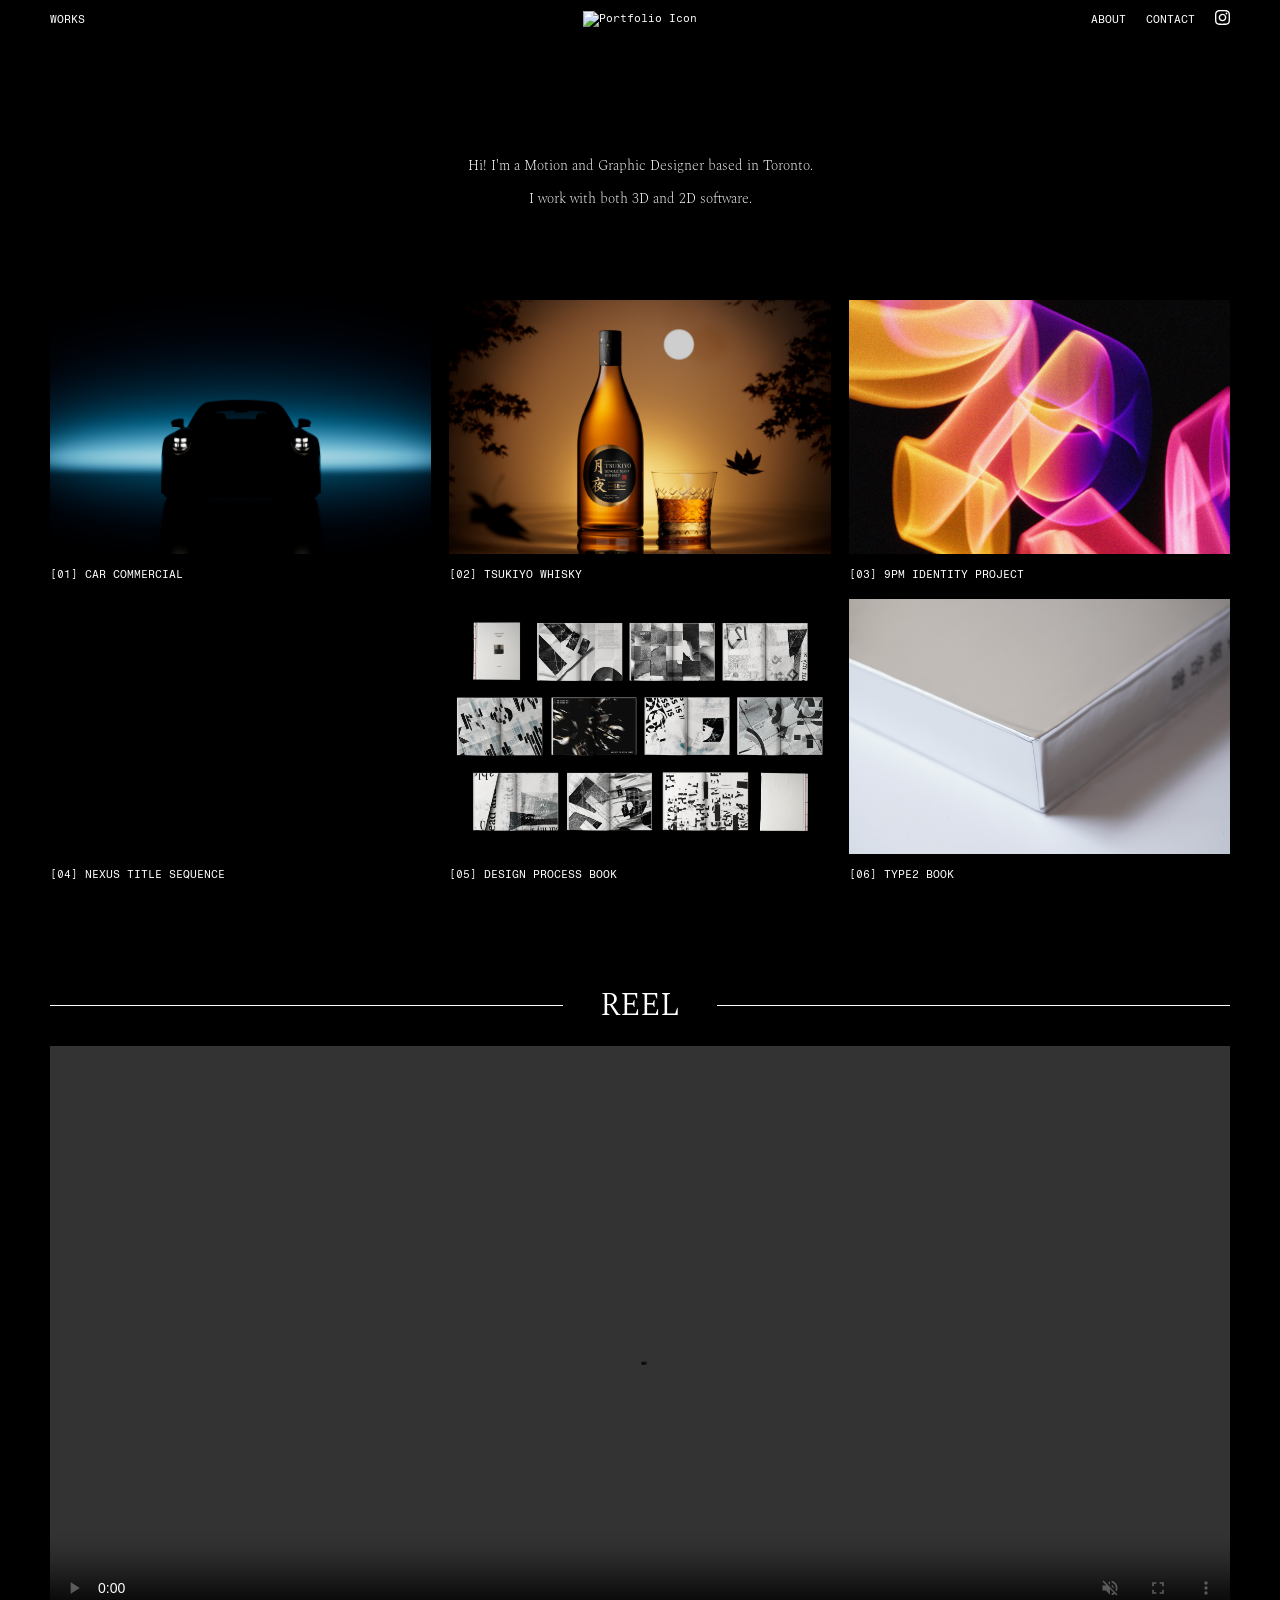
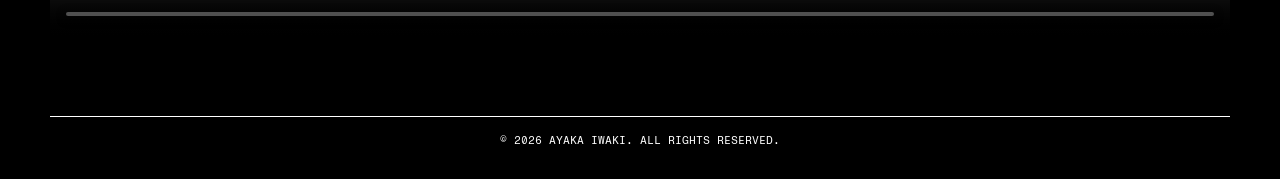
==== commit 1a5389af: "software" ====
--- a/index.html
+++ b/index.html
@@ -114,7 +114,7 @@
 <!--Intro Text-->
 <div class="introtext fadein">
 <p class="eng">Hi! I'm a Motion and Graphic Designer based in Toronto.</p>
-<p class="eng">I work with both 3D and 2D softwares.</p>
+<p class="eng">I work with both 3D and 2D software.</p>
 
 <!--
 <p class="jp">東京とLA育ちのモーションデザイナー。</p>
--- a/myCSS/styles.css
+++ b/myCSS/styles.css
@@ -609,6 +609,11 @@
     }
 }
 
+
+.highlight {
+    color: rgba(255, 255, 255, 0.445);
+}
+
 .categorybold {
     font-family: "Roboto Flex", sans-serif;
     font-weight: 200;
@@ -617,14 +622,22 @@
     font-size: 0.8rem;
 }
 
+@media (max-width: 700px){
+    .categorybold{
+        font-size: 0.9rem;
+
+    }
+}
+
 .categorybox {
     margin-top: 1rem;
 }
 
 .categorybelow{
     display: grid;
-    grid-template-columns: 80px 1fr;
-}
+    grid-template-columns: 100px 1fr;
+}
+
 
 .category {
     font-family: "Roboto Flex", sans-serif;
@@ -636,7 +649,7 @@
 
 @media (max-width: 700px){
     .category{
-        font-size: 1rem;
+        font-size: 0.9rem;
 
     }
 }
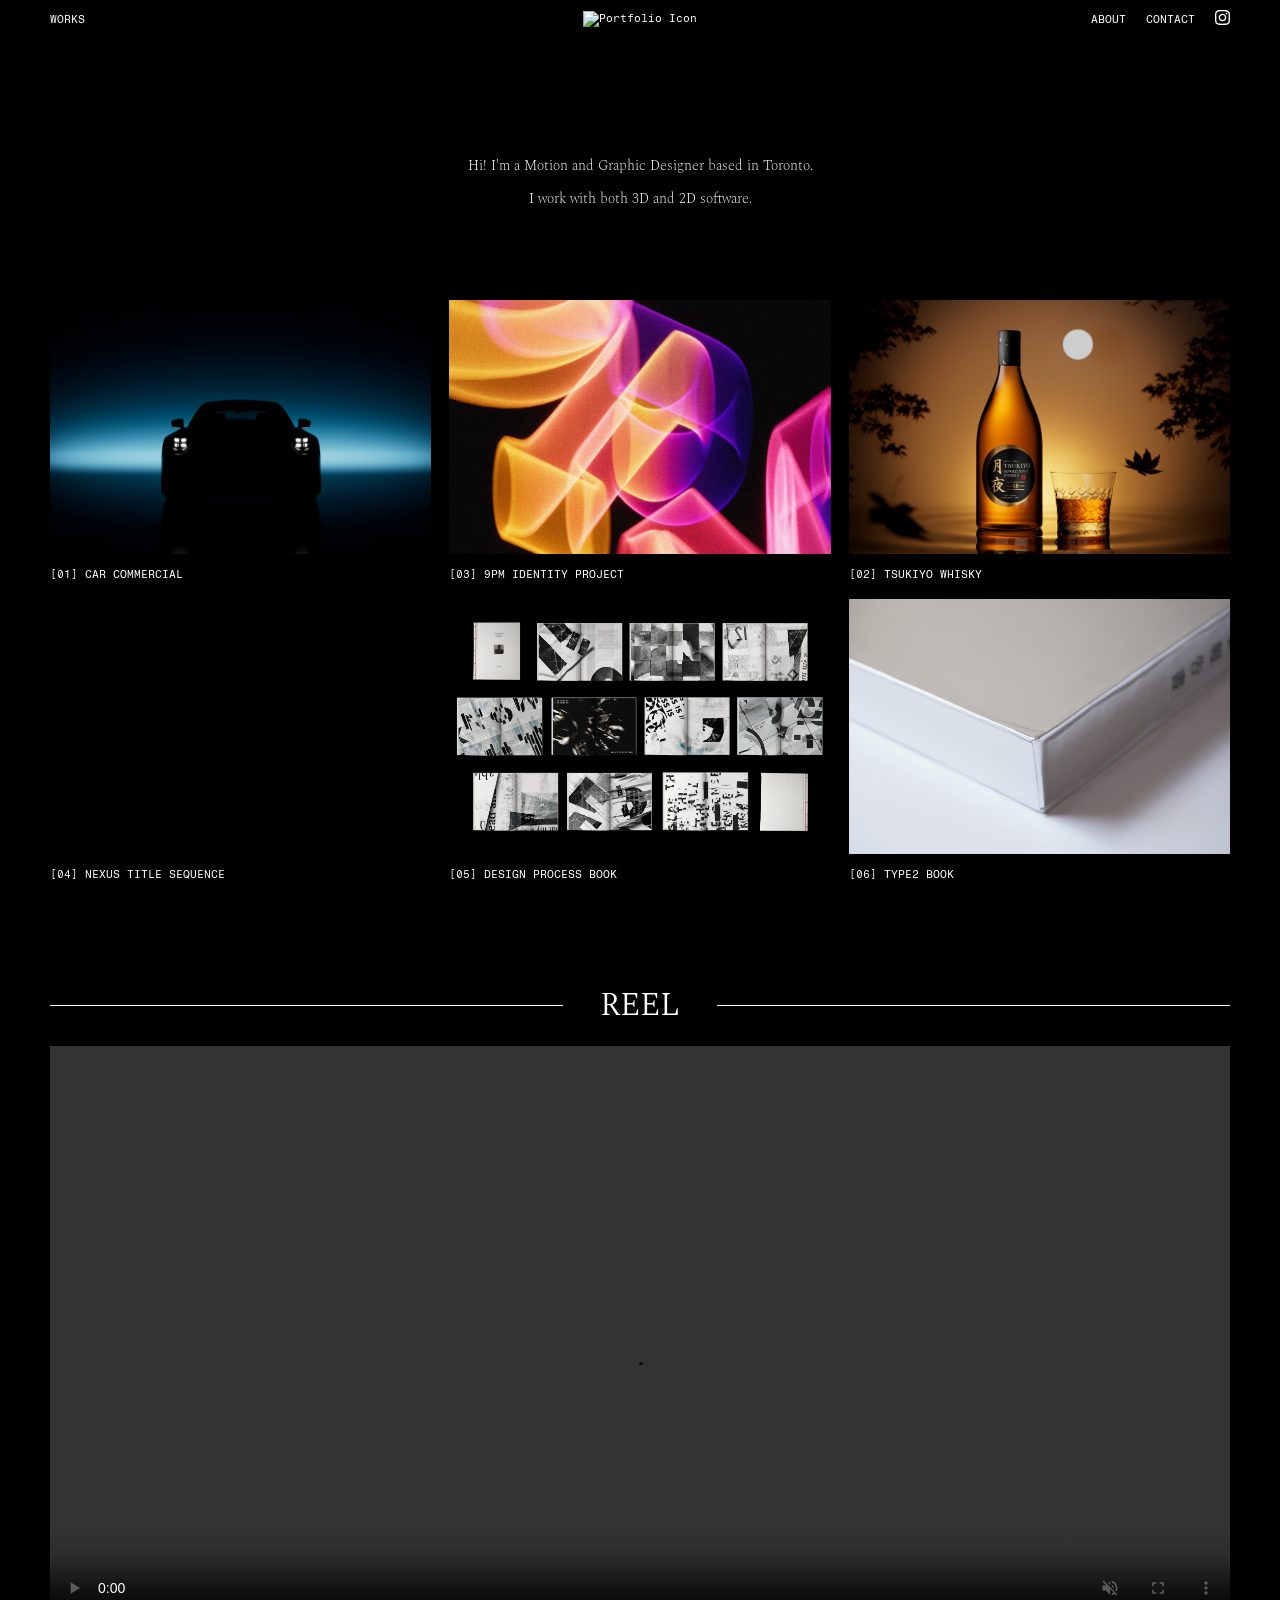
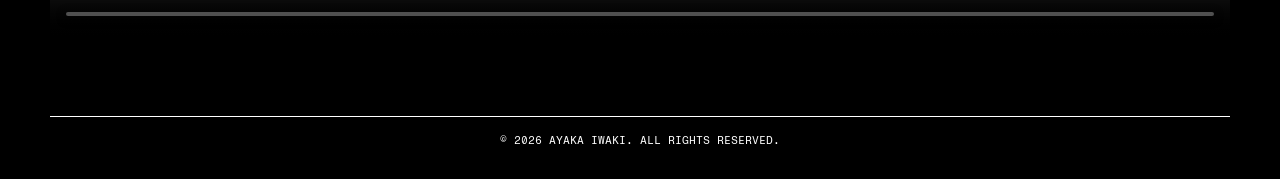
==== commit d50ed75e: "gogo" ====
--- a/index.html
+++ b/index.html
@@ -138,6 +138,17 @@
             </a>
         </div>
 
+        <div class="gridcontent fadein">
+            <a class="gridlink" href="html/9PM.html">
+            <div class="imgcontainer">
+                <img src="images/9PM/9pm_thumbnail.jpg">
+                <p class="hovertitle">9PM Identity Project</p>
+            </div>
+            <p class="projectname">[03] 9PM IDENTITY PROJECT</p>
+
+            </a>
+        </div>
+        
 
         <div class="gridcontent fadein">
             <a class="gridlink" href="html/Tsukiyo.html">
@@ -152,16 +163,7 @@
 
 
 
-        <div class="gridcontent fadein">
-            <a class="gridlink" href="html/9PM.html">
-            <div class="imgcontainer">
-                <img src="images/9PM/9pm_thumbnail.jpg">
-                <p class="hovertitle">9PM Identity Project</p>
-            </div>
-            <p class="projectname">[03] 9PM IDENTITY PROJECT</p>
-
-            </a>
-        </div>
+        
 
 
         <div class="gridcontent fadein">
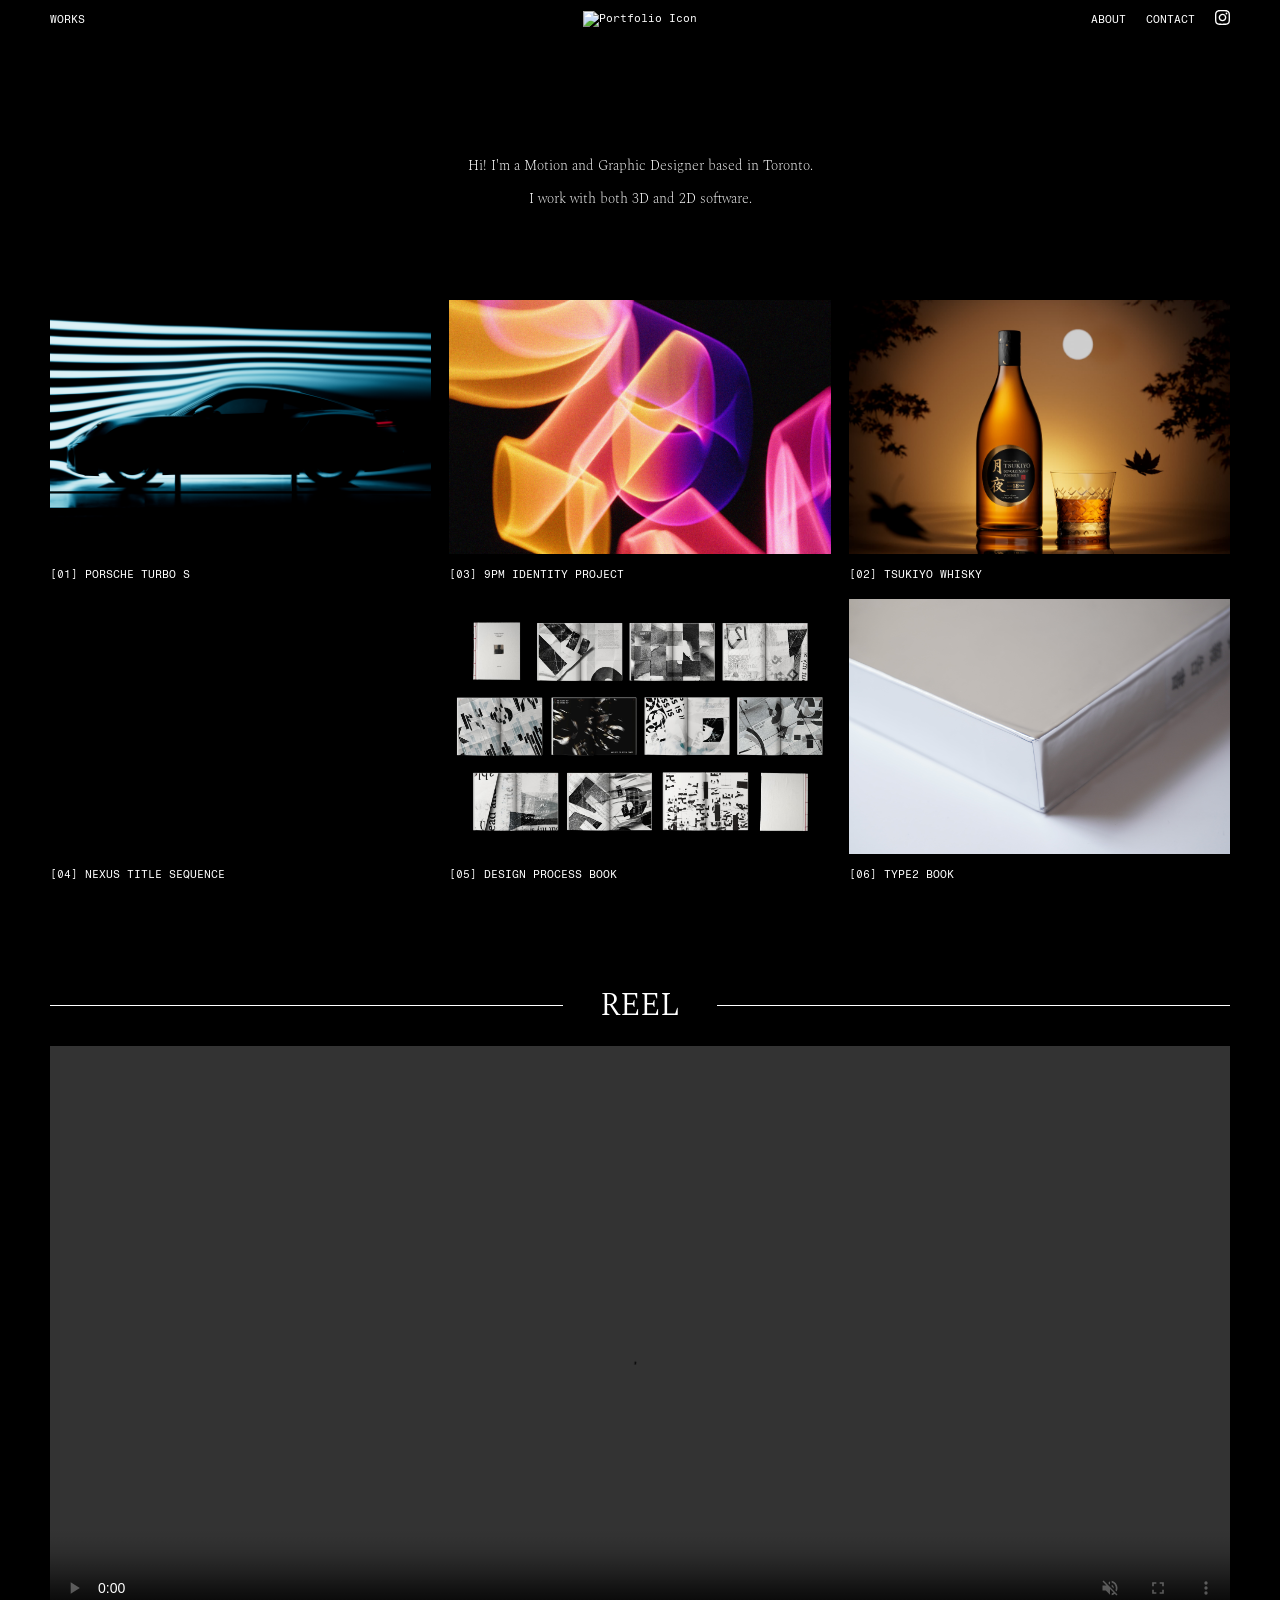
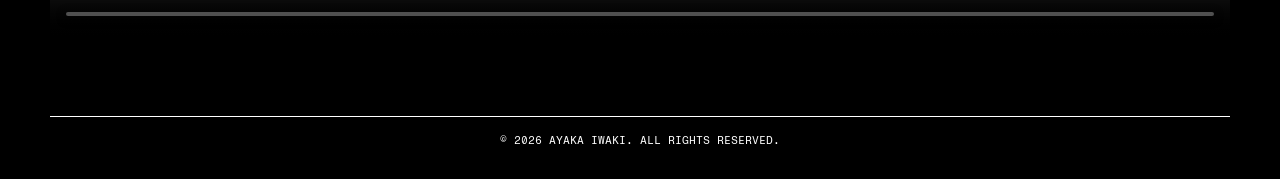
==== commit c647c57c: "photo porsche" ====
--- a/index.html
+++ b/index.html
@@ -131,10 +131,10 @@
         <div class="gridcontent fadein">
             <a class="gridlink" href="html/Car.html">
             <div class="imgcontainer">
-                <img src="images/Car/1.png">
+                <img src="images/Car/2.png">
                 <p class="hovertitle">Car Commercial</p>
             </div>
-            <p class="projectname">[01] CAR COMMERCIAL</p>
+            <p class="projectname">[01] PORSCHE TURBO S</p>
             </a>
         </div>
 
--- a/myCSS/styles.css
+++ b/myCSS/styles.css
@@ -906,6 +906,7 @@
 .subcategory {
     margin-top: 8px;
     color: rgb(130, 130, 130);
+    line-height: 1.5rem;
 }
 
 
